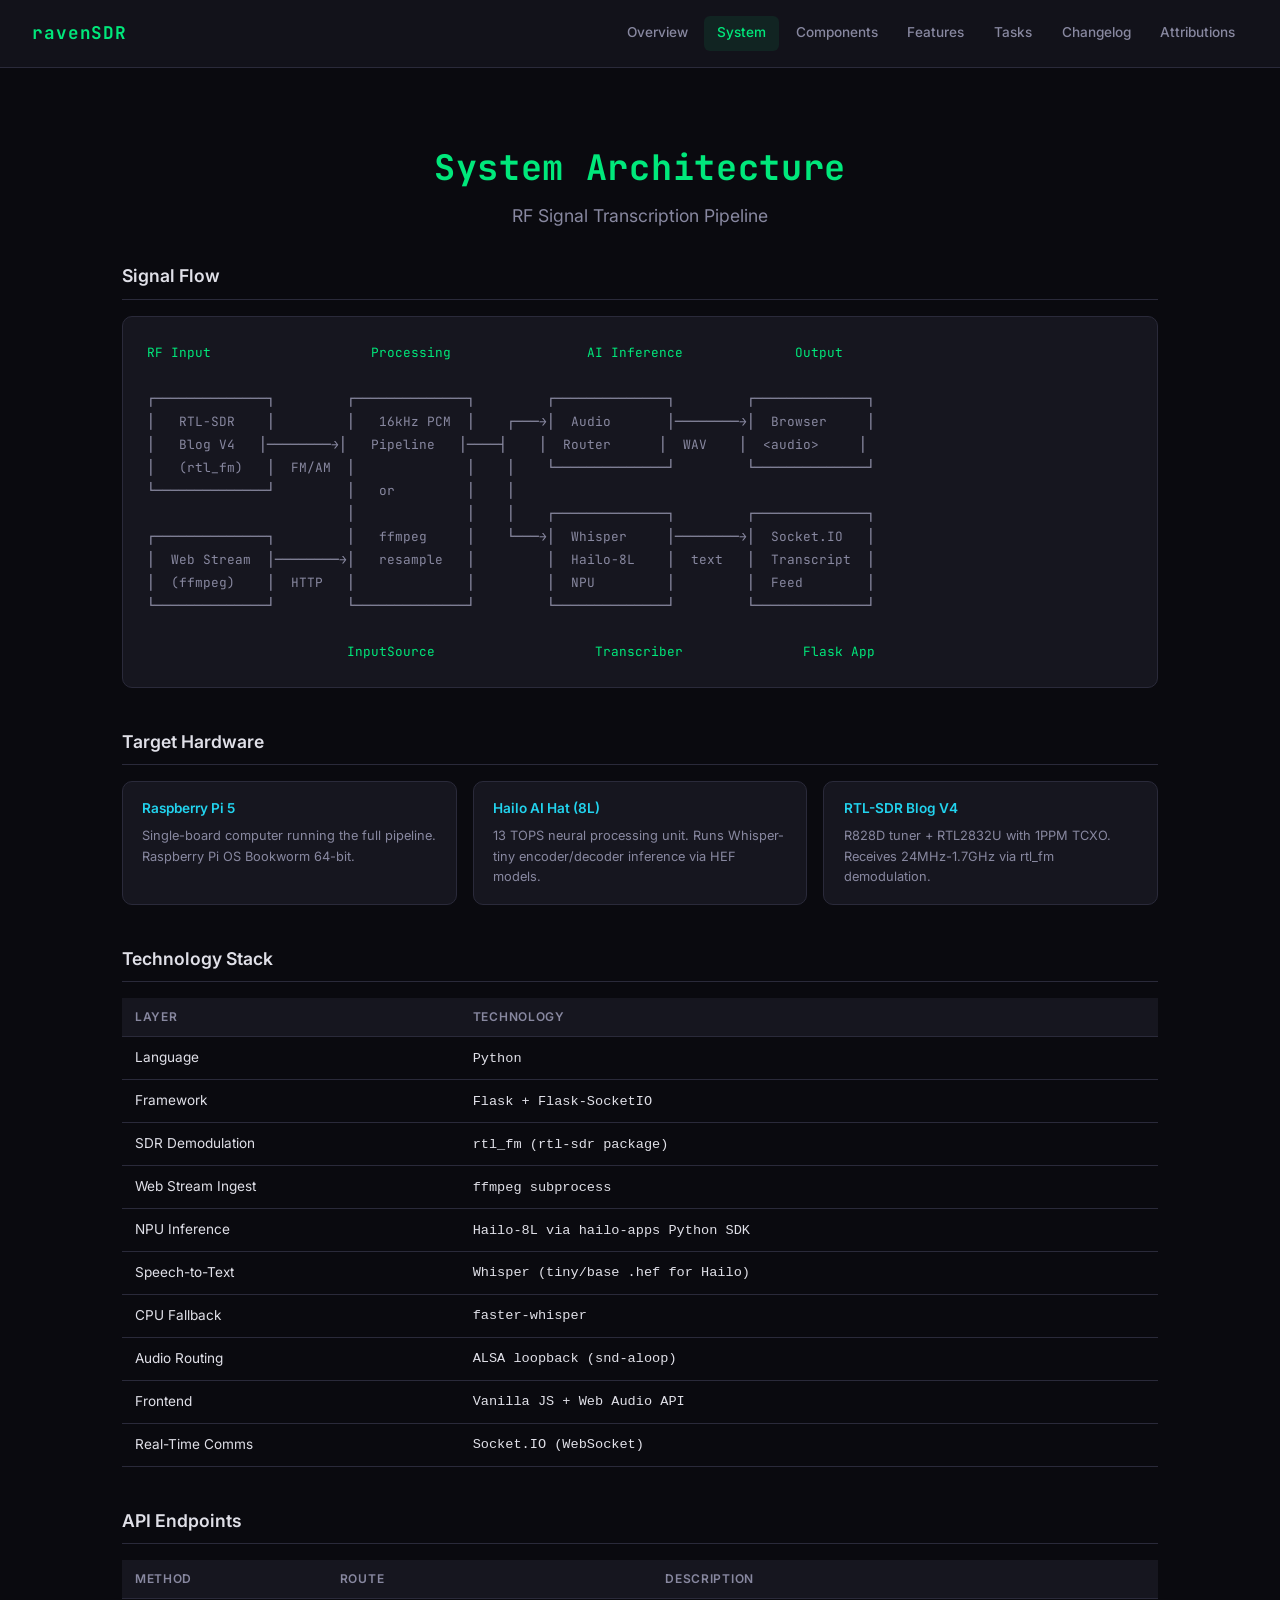
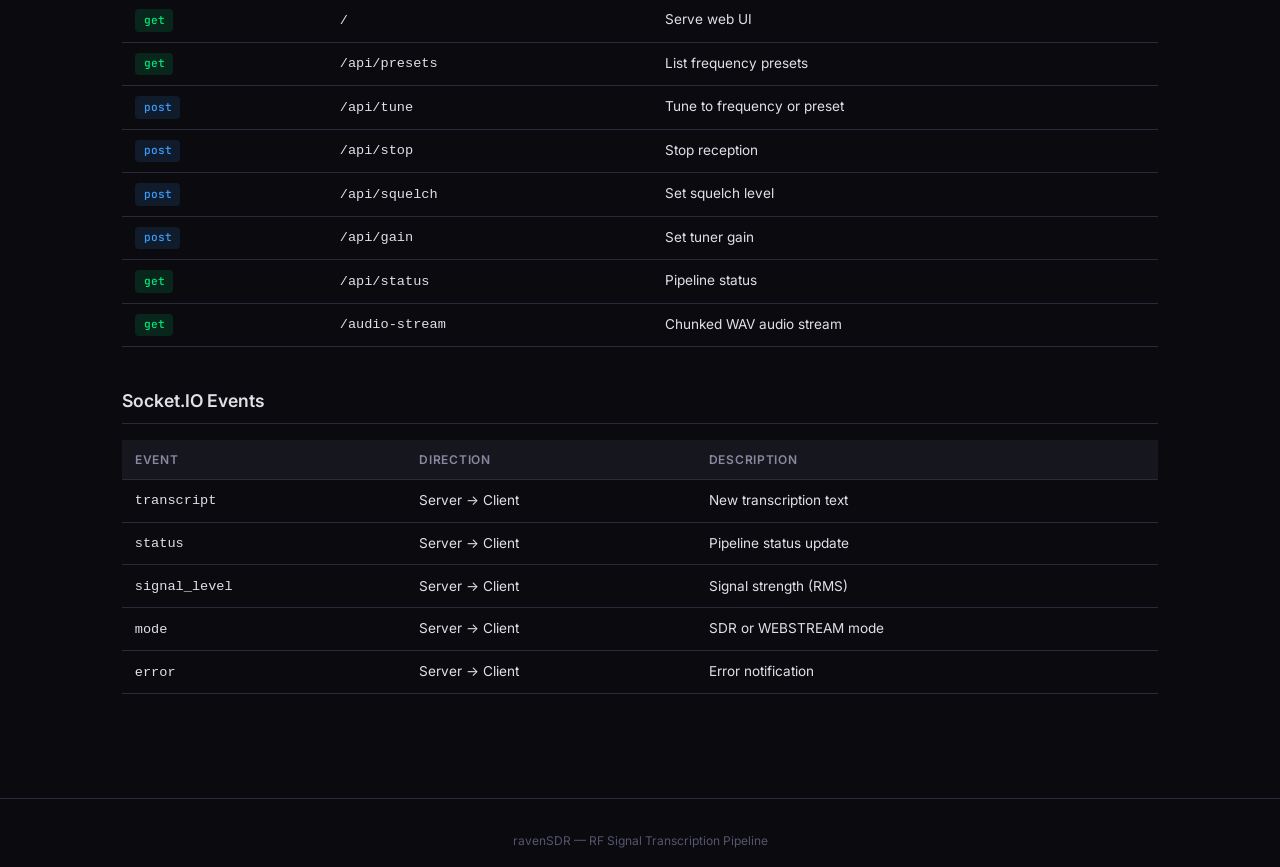
==== dashboard/system.html @ f6df060b "Initial commit: ravenSDR — passive RF intelligence collection node Co-Authored-By: Claude Opus 4.6 <" ====
<!DOCTYPE html>
<html lang="en">
<head>
    <meta charset="UTF-8">
    <meta name="viewport" content="width=device-width, initial-scale=1.0">
    <title>ravenSDR — System Architecture</title>
    <link rel="preconnect" href="https://fonts.googleapis.com">
    <link href="https://fonts.googleapis.com/css2?family=Inter:wght@400;500;600;700&family=JetBrains+Mono:wght@400;500&display=swap" rel="stylesheet">
    <link rel="stylesheet" href="style.css">
</head>
<body>
    <nav class="nav">
        <div class="nav-brand">ravenSDR</div>
        <div class="nav-links">
            <a href="index.html">Overview</a>
            <a href="system.html" class="active">System</a>
            <a href="components.html">Components</a>
            <a href="features.html">Features</a>
            <a href="tasks.html">Tasks</a>
            <a href="changelog.html">Changelog</a>
            <a href="attributions.html">Attributions</a>
        </div>
    </nav>

    <main class="container">
        <header class="hero">
            <h1>System Architecture</h1>
            <p class="hero-sub">RF Signal Transcription Pipeline</p>
        </header>

        <section class="section">
            <h2>Signal Flow</h2>
            <div class="signal-flow"><span class="highlight">RF Input</span>                    <span class="highlight">Processing</span>                 <span class="highlight">AI Inference</span>              <span class="highlight">Output</span>

┌──────────────┐         ┌──────────────┐         ┌──────────────┐         ┌──────────────┐
│   RTL-SDR    │         │   16kHz PCM  │    ┌───→│  Audio       │────────→│  Browser     │
│   Blog V4   │────────→│   Pipeline   │────┤    │  Router      │  WAV    │  &lt;audio&gt;     │
│   (rtl_fm)   │  FM/AM  │              │    │    └──────────────┘         └──────────────┘
└──────────────┘         │   or         │    │
                         │              │    │    ┌──────────────┐         ┌──────────────┐
┌──────────────┐         │   ffmpeg     │    └───→│  Whisper     │────────→│  Socket.IO   │
│  Web Stream  │────────→│   resample   │         │  Hailo-8L    │  text   │  Transcript  │
│  (ffmpeg)    │  HTTP   │              │         │  NPU         │         │  Feed        │
└──────────────┘         └──────────────┘         └──────────────┘         └──────────────┘

                         <span class="highlight">InputSource</span>                    <span class="highlight">Transcriber</span>               <span class="highlight">Flask App</span></div>
        </section>

        <section class="section">
            <h2>Target Hardware</h2>
            <div class="arch-grid">
                <div class="arch-card">
                    <h3>Raspberry Pi 5</h3>
                    <p>Single-board computer running the full pipeline. Raspberry Pi OS Bookworm 64-bit.</p>
                </div>
                <div class="arch-card">
                    <h3>Hailo AI Hat (8L)</h3>
                    <p>13 TOPS neural processing unit. Runs Whisper-tiny encoder/decoder inference via HEF models.</p>
                </div>
                <div class="arch-card">
                    <h3>RTL-SDR Blog V4</h3>
                    <p>R828D tuner + RTL2832U with 1PPM TCXO. Receives 24MHz-1.7GHz via rtl_fm demodulation.</p>
                </div>
            </div>
        </section>

        <section class="section">
            <h2>Technology Stack</h2>
            <div class="table-wrap">
                <table id="stack-table">
                    <thead><tr><th>Layer</th><th>Technology</th></tr></thead>
                    <tbody></tbody>
                </table>
            </div>
        </section>

        <section class="section">
            <h2>API Endpoints</h2>
            <div class="table-wrap">
                <table>
                    <thead><tr><th>Method</th><th>Route</th><th>Description</th></tr></thead>
                    <tbody>
                        <tr><td><span class="badge badge-done">GET</span></td><td><code>/</code></td><td>Serve web UI</td></tr>
                        <tr><td><span class="badge badge-done">GET</span></td><td><code>/api/presets</code></td><td>List frequency presets</td></tr>
                        <tr><td><span class="badge badge-changed">POST</span></td><td><code>/api/tune</code></td><td>Tune to frequency or preset</td></tr>
                        <tr><td><span class="badge badge-changed">POST</span></td><td><code>/api/stop</code></td><td>Stop reception</td></tr>
                        <tr><td><span class="badge badge-changed">POST</span></td><td><code>/api/squelch</code></td><td>Set squelch level</td></tr>
                        <tr><td><span class="badge badge-changed">POST</span></td><td><code>/api/gain</code></td><td>Set tuner gain</td></tr>
                        <tr><td><span class="badge badge-done">GET</span></td><td><code>/api/status</code></td><td>Pipeline status</td></tr>
                        <tr><td><span class="badge badge-done">GET</span></td><td><code>/audio-stream</code></td><td>Chunked WAV audio stream</td></tr>
                    </tbody>
                </table>
            </div>
        </section>

        <section class="section">
            <h2>Socket.IO Events</h2>
            <div class="table-wrap">
                <table>
                    <thead><tr><th>Event</th><th>Direction</th><th>Description</th></tr></thead>
                    <tbody>
                        <tr><td><code>transcript</code></td><td>Server &rarr; Client</td><td>New transcription text</td></tr>
                        <tr><td><code>status</code></td><td>Server &rarr; Client</td><td>Pipeline status update</td></tr>
                        <tr><td><code>signal_level</code></td><td>Server &rarr; Client</td><td>Signal strength (RMS)</td></tr>
                        <tr><td><code>mode</code></td><td>Server &rarr; Client</td><td>SDR or WEBSTREAM mode</td></tr>
                        <tr><td><code>error</code></td><td>Server &rarr; Client</td><td>Error notification</td></tr>
                    </tbody>
                </table>
            </div>
        </section>
    </main>

    <footer class="footer">
        <p>ravenSDR &mdash; RF Signal Transcription Pipeline</p>
    </footer>

    <script>
        async function loadStack() {
            try {
                const sys = await fetch('../.state/system.json').then(r => r.json());
                const tbody = document.querySelector('#stack-table tbody');
                const labels = {
                    language: 'Language',
                    framework: 'Framework',
                    sdrDemodulation: 'SDR Demodulation',
                    webStreamIngest: 'Web Stream Ingest',
                    npuInference: 'NPU Inference',
                    speechToText: 'Speech-to-Text',
                    cpuFallback: 'CPU Fallback',
                    audioRouting: 'Audio Routing',
                    frontend: 'Frontend',
                    realTimeComms: 'Real-Time Comms'
                };
                Object.entries(sys.stack).forEach(([key, val]) => {
                    const tr = document.createElement('tr');
                    tr.innerHTML = `<td>${labels[key] || key}</td><td><code>${val}</code></td>`;
                    tbody.appendChild(tr);
                });
            } catch (e) {
                console.error('Failed to load stack:', e);
            }
        }
        loadStack();
    </script>
</body>
</html>
---- dashboard/style.css ----
/* ravenSDR Dashboard — Shared Styles */

:root {
    --bg-primary: #0a0a0f;
    --bg-secondary: #12121a;
    --bg-card: #16161f;
    --bg-hover: #1c1c28;
    --border: #2a2a3a;
    --text-primary: #e0e0e8;
    --text-secondary: #8888a0;
    --text-muted: #555570;
    --accent-green: #00e87b;
    --accent-blue: #3b9eff;
    --accent-orange: #ff9933;
    --accent-red: #ff4466;
    --accent-purple: #a855f7;
    --accent-cyan: #22d3ee;
    --font-sans: 'Inter', -apple-system, sans-serif;
    --font-mono: 'JetBrains Mono', 'Fira Code', monospace;
}

* { box-sizing: border-box; margin: 0; padding: 0; }

body {
    font-family: var(--font-sans);
    background: var(--bg-primary);
    color: var(--text-primary);
    line-height: 1.6;
    min-height: 100vh;
}

/* Navigation */
.nav {
    display: flex;
    align-items: center;
    justify-content: space-between;
    padding: 1rem 2rem;
    background: var(--bg-secondary);
    border-bottom: 1px solid var(--border);
    position: sticky;
    top: 0;
    z-index: 100;
}

.nav-brand {
    font-family: var(--font-mono);
    font-weight: 700;
    font-size: 1.1rem;
    color: var(--accent-green);
    letter-spacing: 0.05em;
}

.nav-links {
    display: flex;
    gap: 0.25rem;
}

.nav-links a {
    color: var(--text-secondary);
    text-decoration: none;
    padding: 0.4rem 0.8rem;
    border-radius: 6px;
    font-size: 0.85rem;
    font-weight: 500;
    transition: all 0.15s;
}

.nav-links a:hover {
    color: var(--text-primary);
    background: var(--bg-hover);
}

.nav-links a.active {
    color: var(--accent-green);
    background: rgba(0, 232, 123, 0.08);
}

/* Layout */
.container {
    max-width: 1100px;
    margin: 0 auto;
    padding: 2rem;
}

/* Hero */
.hero {
    text-align: center;
    padding: 2.5rem 0 2rem;
}

.hero h1 {
    font-family: var(--font-mono);
    font-size: 2.2rem;
    font-weight: 700;
    color: var(--accent-green);
    letter-spacing: 0.02em;
}

.hero-sub {
    font-size: 1.1rem;
    color: var(--text-secondary);
    margin-top: 0.4rem;
}

.hero-desc {
    font-family: var(--font-mono);
    font-size: 0.85rem;
    color: var(--text-muted);
    margin-top: 0.3rem;
}

/* Stats */
.stats {
    display: grid;
    grid-template-columns: repeat(4, 1fr);
    gap: 1rem;
    margin-bottom: 2.5rem;
}

.stat-card {
    background: var(--bg-card);
    border: 1px solid var(--border);
    border-radius: 10px;
    padding: 1.2rem;
    text-align: center;
}

.stat-value {
    font-family: var(--font-mono);
    font-size: 1.6rem;
    font-weight: 700;
    color: var(--accent-green);
}

.stat-label {
    font-size: 0.75rem;
    color: var(--text-secondary);
    text-transform: uppercase;
    letter-spacing: 0.08em;
    margin-top: 0.3rem;
}

/* Sections */
.section {
    margin-bottom: 2.5rem;
}

.section h2 {
    font-size: 1.1rem;
    font-weight: 600;
    color: var(--text-primary);
    margin-bottom: 1rem;
    padding-bottom: 0.5rem;
    border-bottom: 1px solid var(--border);
}

/* Tables */
.table-wrap {
    overflow-x: auto;
}

table {
    width: 100%;
    border-collapse: collapse;
    font-size: 0.85rem;
}

th {
    text-align: left;
    padding: 0.6rem 0.8rem;
    background: var(--bg-card);
    color: var(--text-secondary);
    font-weight: 600;
    font-size: 0.75rem;
    text-transform: uppercase;
    letter-spacing: 0.06em;
    border-bottom: 1px solid var(--border);
}

td {
    padding: 0.6rem 0.8rem;
    border-bottom: 1px solid var(--border);
    color: var(--text-primary);
}

tr:hover td {
    background: var(--bg-hover);
}

/* Cards */
.card-grid {
    display: grid;
    grid-template-columns: repeat(auto-fill, minmax(320px, 1fr));
    gap: 1rem;
}

.card {
    background: var(--bg-card);
    border: 1px solid var(--border);
    border-radius: 10px;
    padding: 1rem 1.2rem;
    transition: border-color 0.15s;
}

.card:hover {
    border-color: var(--accent-green);
}

.card-header {
    display: flex;
    align-items: center;
    justify-content: space-between;
    margin-bottom: 0.5rem;
}

.card-title {
    font-weight: 600;
    font-size: 0.9rem;
}

.card-desc {
    font-size: 0.8rem;
    color: var(--text-secondary);
    line-height: 1.5;
    margin-bottom: 0.6rem;
}

.card-tech {
    display: flex;
    flex-wrap: wrap;
    gap: 0.3rem;
}

.tech-tag {
    font-family: var(--font-mono);
    font-size: 0.65rem;
    padding: 0.15rem 0.5rem;
    background: rgba(59, 158, 255, 0.1);
    color: var(--accent-blue);
    border-radius: 4px;
}

/* Badges */
.badge {
    display: inline-block;
    font-family: var(--font-mono);
    font-size: 0.7rem;
    font-weight: 500;
    padding: 0.15rem 0.55rem;
    border-radius: 4px;
    text-transform: lowercase;
}

.badge-done {
    background: rgba(0, 232, 123, 0.12);
    color: var(--accent-green);
}

.badge-in-progress, .badge-running {
    background: rgba(59, 158, 255, 0.12);
    color: var(--accent-blue);
}

.badge-planned {
    background: rgba(255, 153, 51, 0.12);
    color: var(--accent-orange);
}

.badge-partial {
    background: rgba(168, 85, 247, 0.12);
    color: var(--accent-purple);
}

.badge-added {
    background: rgba(0, 232, 123, 0.12);
    color: var(--accent-green);
}

.badge-changed {
    background: rgba(59, 158, 255, 0.12);
    color: var(--accent-blue);
}

.badge-fixed {
    background: rgba(255, 153, 51, 0.12);
    color: var(--accent-orange);
}

.badge-removed {
    background: rgba(255, 68, 102, 0.12);
    color: var(--accent-red);
}

/* Changelog */
.changelog-item {
    display: flex;
    align-items: flex-start;
    gap: 0.7rem;
    padding: 0.5rem 0;
    border-bottom: 1px solid var(--border);
    font-size: 0.85rem;
}

.changelog-item:last-child {
    border-bottom: none;
}

/* Filters */
.filters {
    display: flex;
    flex-wrap: wrap;
    gap: 0.4rem;
    margin-bottom: 1.2rem;
}

.filter-btn {
    font-family: var(--font-sans);
    font-size: 0.75rem;
    font-weight: 500;
    padding: 0.35rem 0.75rem;
    border-radius: 6px;
    border: 1px solid var(--border);
    background: var(--bg-card);
    color: var(--text-secondary);
    cursor: pointer;
    transition: all 0.15s;
}

.filter-btn:hover {
    border-color: var(--accent-green);
    color: var(--text-primary);
}

.filter-btn.active {
    background: rgba(0, 232, 123, 0.1);
    border-color: var(--accent-green);
    color: var(--accent-green);
}

/* Footer */
.footer {
    text-align: center;
    padding: 2rem;
    color: var(--text-muted);
    font-size: 0.75rem;
    border-top: 1px solid var(--border);
    margin-top: 2rem;
}

/* Signal Flow Diagram */
.signal-flow {
    background: var(--bg-card);
    border: 1px solid var(--border);
    border-radius: 10px;
    padding: 1.5rem;
    font-family: var(--font-mono);
    font-size: 0.8rem;
    line-height: 1.8;
    overflow-x: auto;
    white-space: pre;
    color: var(--text-secondary);
    margin-bottom: 1.5rem;
}

.signal-flow .highlight {
    color: var(--accent-green);
}

/* Architecture info */
.arch-grid {
    display: grid;
    grid-template-columns: repeat(auto-fill, minmax(280px, 1fr));
    gap: 1rem;
}

.arch-card {
    background: var(--bg-card);
    border: 1px solid var(--border);
    border-radius: 10px;
    padding: 1rem 1.2rem;
}

.arch-card h3 {
    font-size: 0.85rem;
    font-weight: 600;
    color: var(--accent-cyan);
    margin-bottom: 0.4rem;
}

.arch-card p {
    font-size: 0.8rem;
    color: var(--text-secondary);
}

/* Responsive */
@media (max-width: 768px) {
    .nav {
        flex-direction: column;
        gap: 0.8rem;
    }
    .nav-links {
        flex-wrap: wrap;
        justify-content: center;
    }
    .stats {
        grid-template-columns: repeat(2, 1fr);
    }
    .card-grid {
        grid-template-columns: 1fr;
    }
    .container {
        padding: 1rem;
    }
}
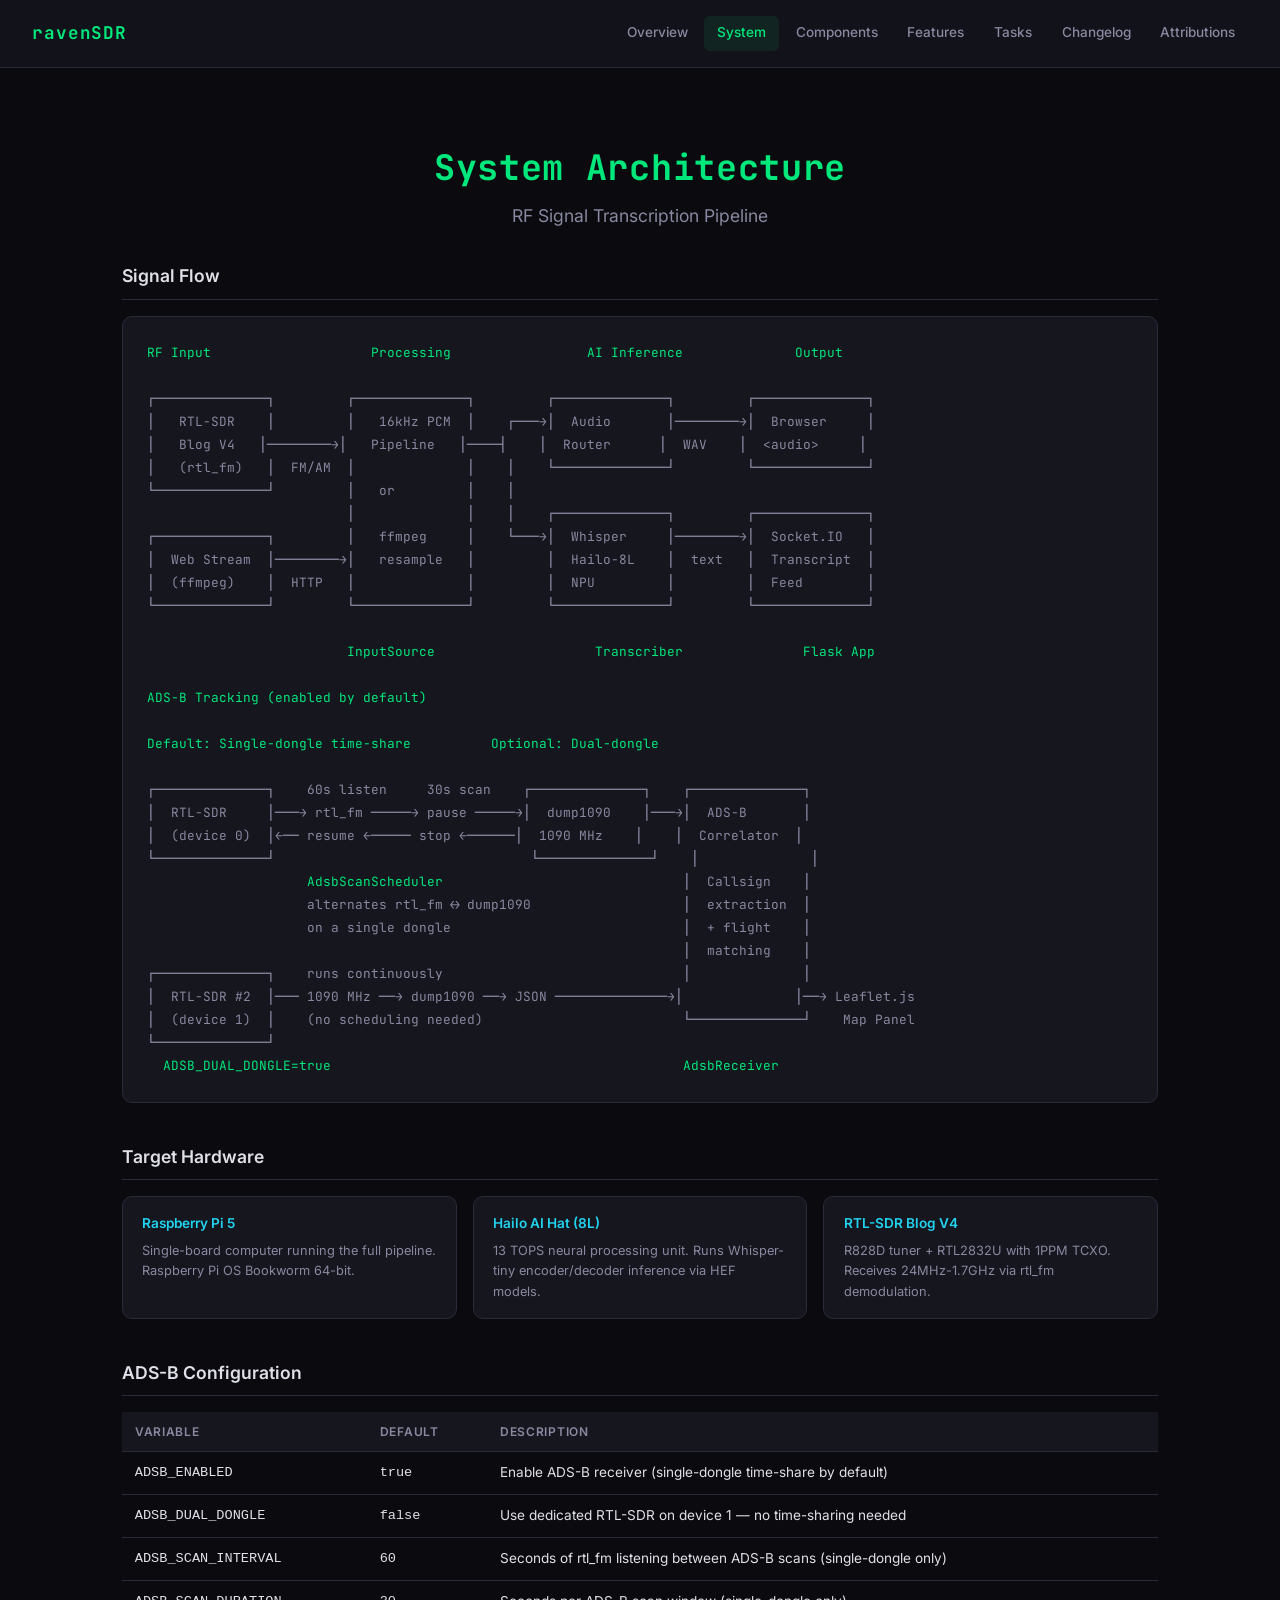
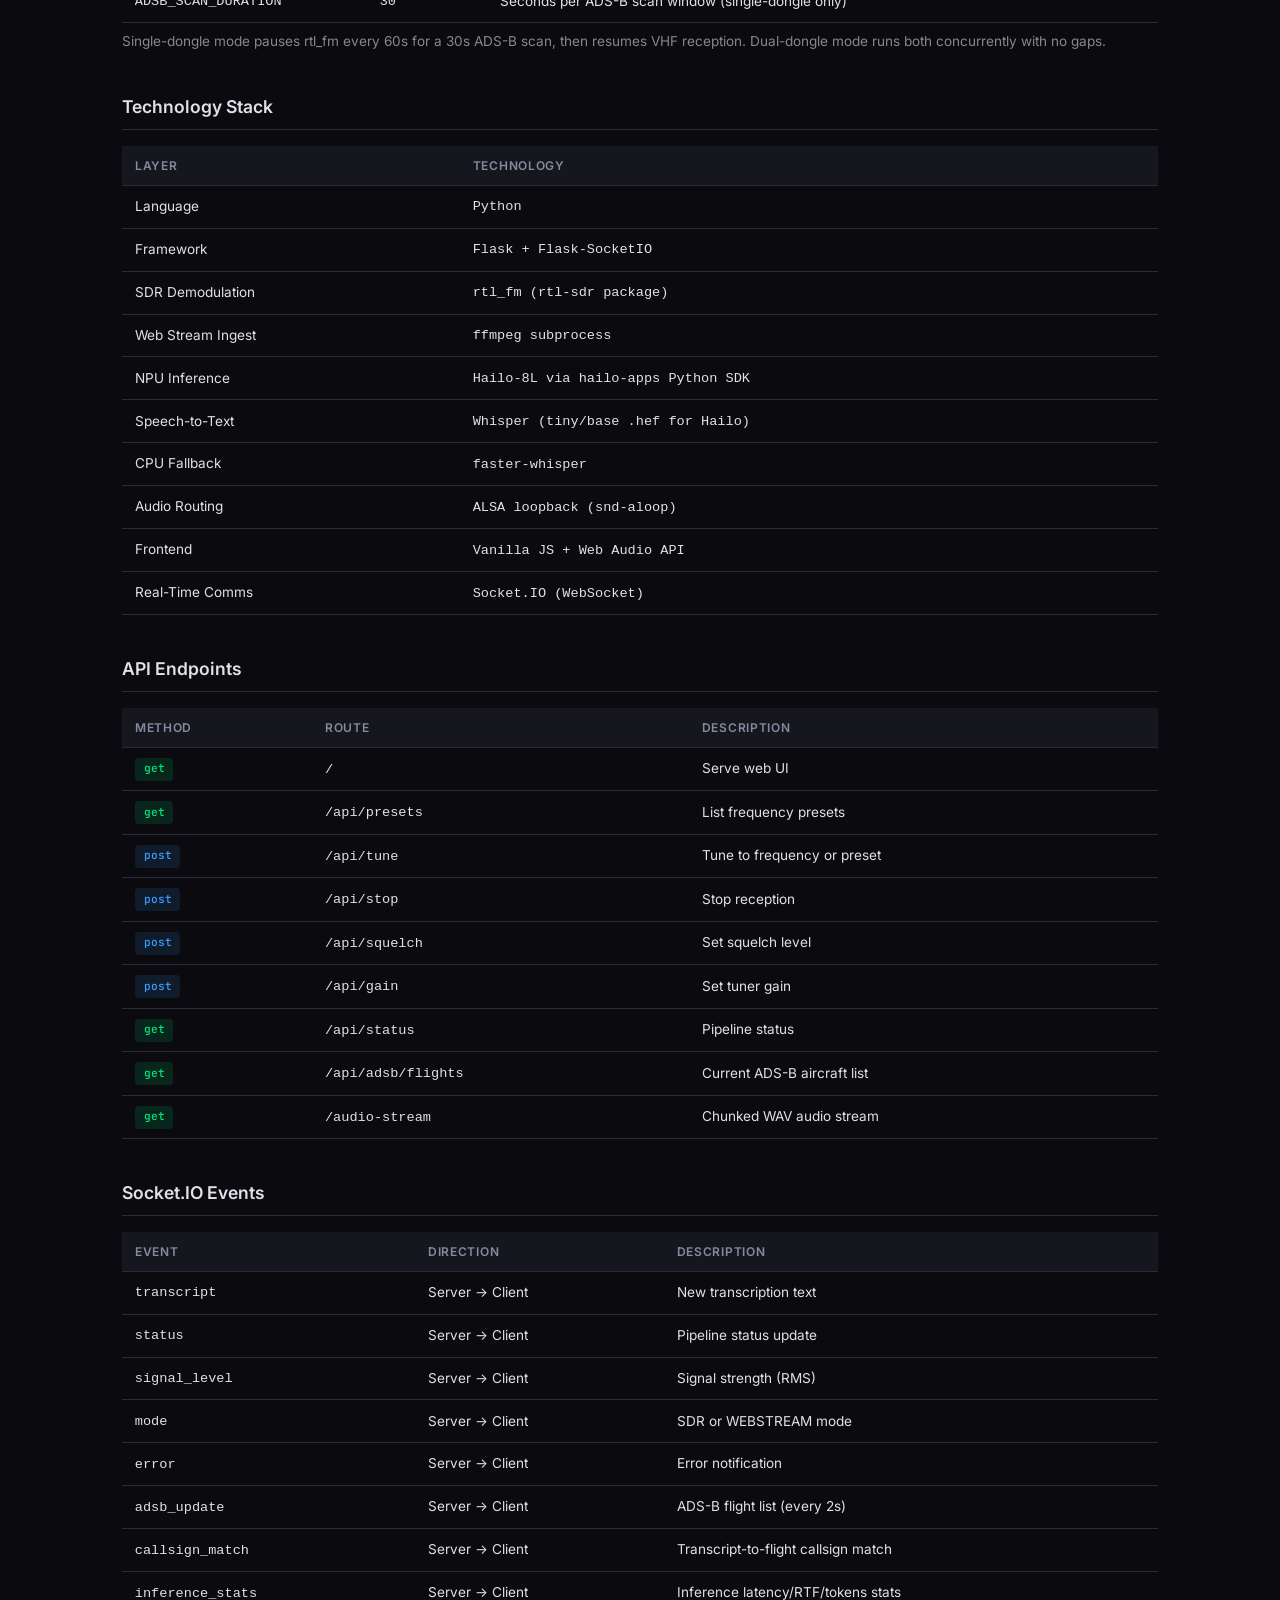
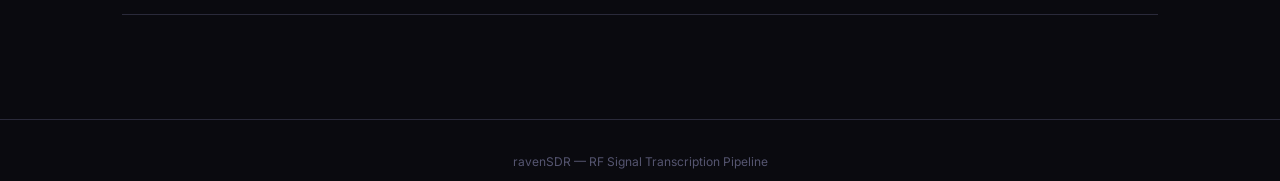
==== commit 9c524ed9: "Add ADS-B time-sharing diagram and config table to system dashboard Shows single-dongle scan schedul" ====
--- a/dashboard/system.html
+++ b/dashboard/system.html
@@ -43,7 +43,25 @@
 │  (ffmpeg)    │  HTTP   │              │         │  NPU         │         │  Feed        │
 └──────────────┘         └──────────────┘         └──────────────┘         └──────────────┘
 
-                         <span class="highlight">InputSource</span>                    <span class="highlight">Transcriber</span>               <span class="highlight">Flask App</span></div>
+                         <span class="highlight">InputSource</span>                    <span class="highlight">Transcriber</span>               <span class="highlight">Flask App</span>
+
+<span class="highlight">ADS-B Tracking (enabled by default)</span>
+
+<span class="highlight">Default: Single-dongle time-share</span>          <span class="highlight">Optional: Dual-dongle</span>
+
+┌──────────────┐    60s listen     30s scan    ┌──────────────┐    ┌──────────────┐
+│  RTL-SDR     │───→ rtl_fm ─────→ pause ─────→│  dump1090    │───→│  ADS-B       │
+│  (device 0)  │←── resume ←───── stop ←──────│  1090 MHz    │    │  Correlator  │
+└──────────────┘                                └──────────────┘    │              │
+                    <span class="highlight">AdsbScanScheduler</span>                              │  Callsign    │
+                    alternates rtl_fm ↔ dump1090                   │  extraction  │
+                    on a single dongle                             │  + flight    │
+                                                                   │  matching    │
+┌──────────────┐    runs continuously                              │              │
+│  RTL-SDR #2  │─── 1090 MHz ──→ dump1090 ──→ JSON ──────────────→│              │──→ Leaflet.js
+│  (device 1)  │    (no scheduling needed)                         └──────────────┘    Map Panel
+└──────────────┘
+  <span class="highlight">ADSB_DUAL_DONGLE=true</span>                                            <span class="highlight">AdsbReceiver</span></div>
         </section>
 
         <section class="section">
@@ -62,6 +80,25 @@
                     <p>R828D tuner + RTL2832U with 1PPM TCXO. Receives 24MHz-1.7GHz via rtl_fm demodulation.</p>
                 </div>
             </div>
+        </section>
+
+        <section class="section">
+            <h2>ADS-B Configuration</h2>
+            <div class="table-wrap">
+                <table>
+                    <thead><tr><th>Variable</th><th>Default</th><th>Description</th></tr></thead>
+                    <tbody>
+                        <tr><td><code>ADSB_ENABLED</code></td><td><code>true</code></td><td>Enable ADS-B receiver (single-dongle time-share by default)</td></tr>
+                        <tr><td><code>ADSB_DUAL_DONGLE</code></td><td><code>false</code></td><td>Use dedicated RTL-SDR on device 1 — no time-sharing needed</td></tr>
+                        <tr><td><code>ADSB_SCAN_INTERVAL</code></td><td><code>60</code></td><td>Seconds of rtl_fm listening between ADS-B scans (single-dongle only)</td></tr>
+                        <tr><td><code>ADSB_SCAN_DURATION</code></td><td><code>30</code></td><td>Seconds per ADS-B scan window (single-dongle only)</td></tr>
+                    </tbody>
+                </table>
+            </div>
+            <p style="margin-top: 0.5rem; color: #888; font-size: 0.85rem;">
+                Single-dongle mode pauses rtl_fm every 60s for a 30s ADS-B scan, then resumes VHF reception.
+                Dual-dongle mode runs both concurrently with no gaps.
+            </p>
         </section>
 
         <section class="section">
@@ -87,6 +124,7 @@
                         <tr><td><span class="badge badge-changed">POST</span></td><td><code>/api/squelch</code></td><td>Set squelch level</td></tr>
                         <tr><td><span class="badge badge-changed">POST</span></td><td><code>/api/gain</code></td><td>Set tuner gain</td></tr>
                         <tr><td><span class="badge badge-done">GET</span></td><td><code>/api/status</code></td><td>Pipeline status</td></tr>
+                        <tr><td><span class="badge badge-done">GET</span></td><td><code>/api/adsb/flights</code></td><td>Current ADS-B aircraft list</td></tr>
                         <tr><td><span class="badge badge-done">GET</span></td><td><code>/audio-stream</code></td><td>Chunked WAV audio stream</td></tr>
                     </tbody>
                 </table>
@@ -104,6 +142,9 @@
                         <tr><td><code>signal_level</code></td><td>Server &rarr; Client</td><td>Signal strength (RMS)</td></tr>
                         <tr><td><code>mode</code></td><td>Server &rarr; Client</td><td>SDR or WEBSTREAM mode</td></tr>
                         <tr><td><code>error</code></td><td>Server &rarr; Client</td><td>Error notification</td></tr>
+                        <tr><td><code>adsb_update</code></td><td>Server &rarr; Client</td><td>ADS-B flight list (every 2s)</td></tr>
+                        <tr><td><code>callsign_match</code></td><td>Server &rarr; Client</td><td>Transcript-to-flight callsign match</td></tr>
+                        <tr><td><code>inference_stats</code></td><td>Server &rarr; Client</td><td>Inference latency/RTF/tokens stats</td></tr>
                     </tbody>
                 </table>
             </div>
@@ -129,7 +170,9 @@
                     cpuFallback: 'CPU Fallback',
                     audioRouting: 'Audio Routing',
                     frontend: 'Frontend',
-                    realTimeComms: 'Real-Time Comms'
+                    realTimeComms: 'Real-Time Comms',
+                    adsbDecoder: 'ADS-B Decoder',
+                    mapping: 'Mapping'
                 };
                 Object.entries(sys.stack).forEach(([key, val]) => {
                     const tr = document.createElement('tr');
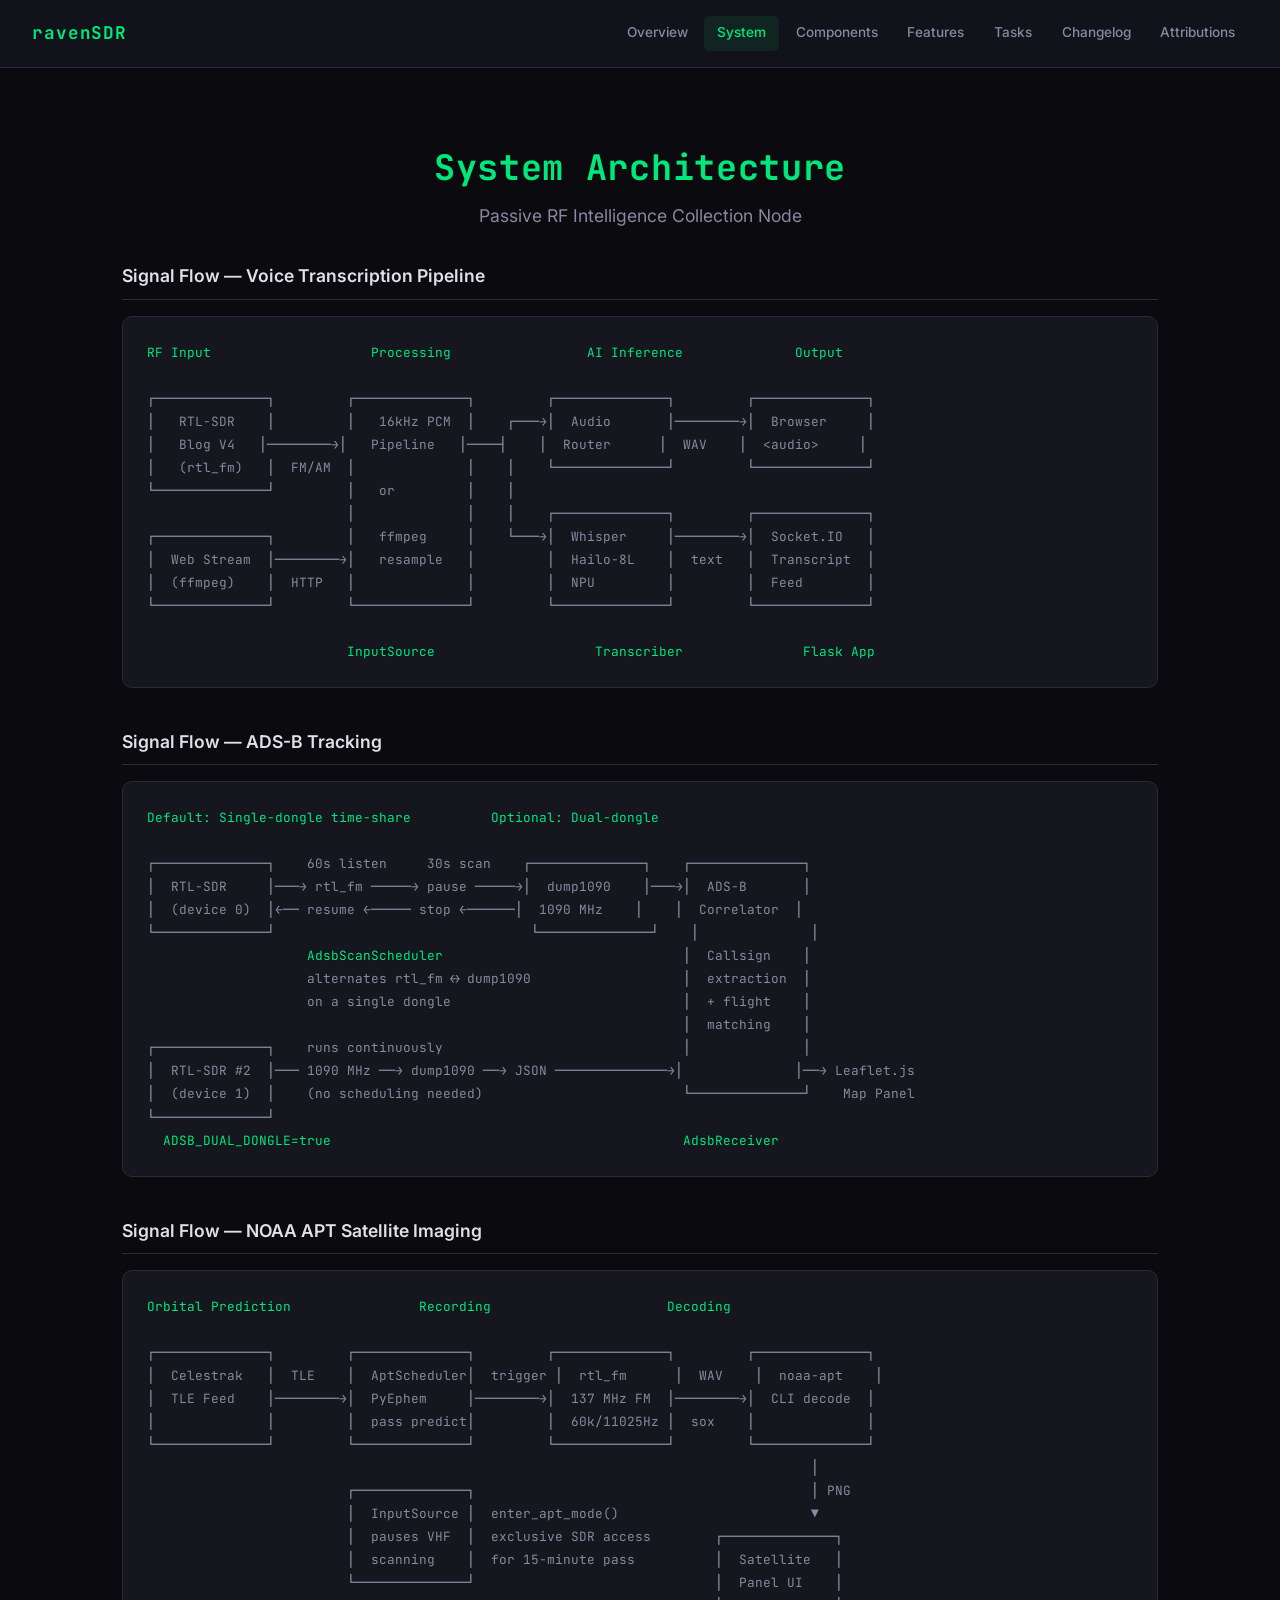
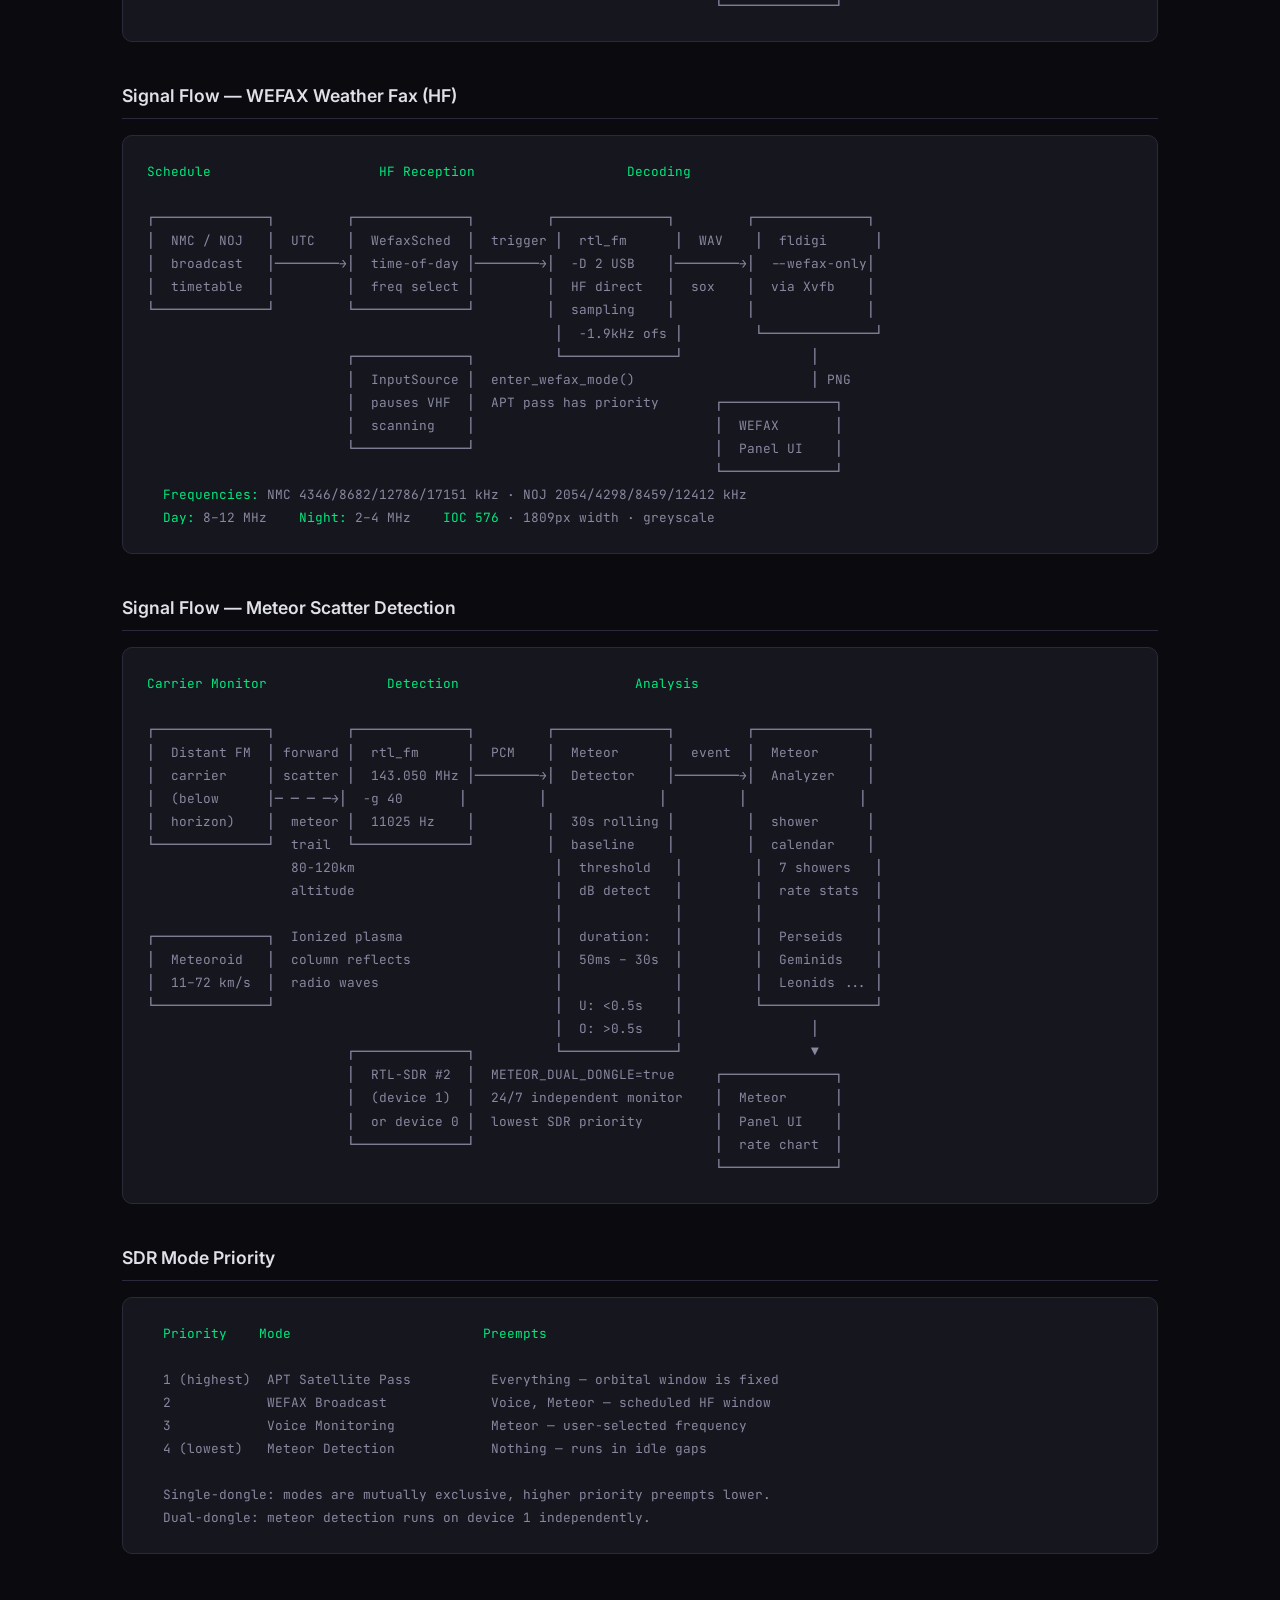
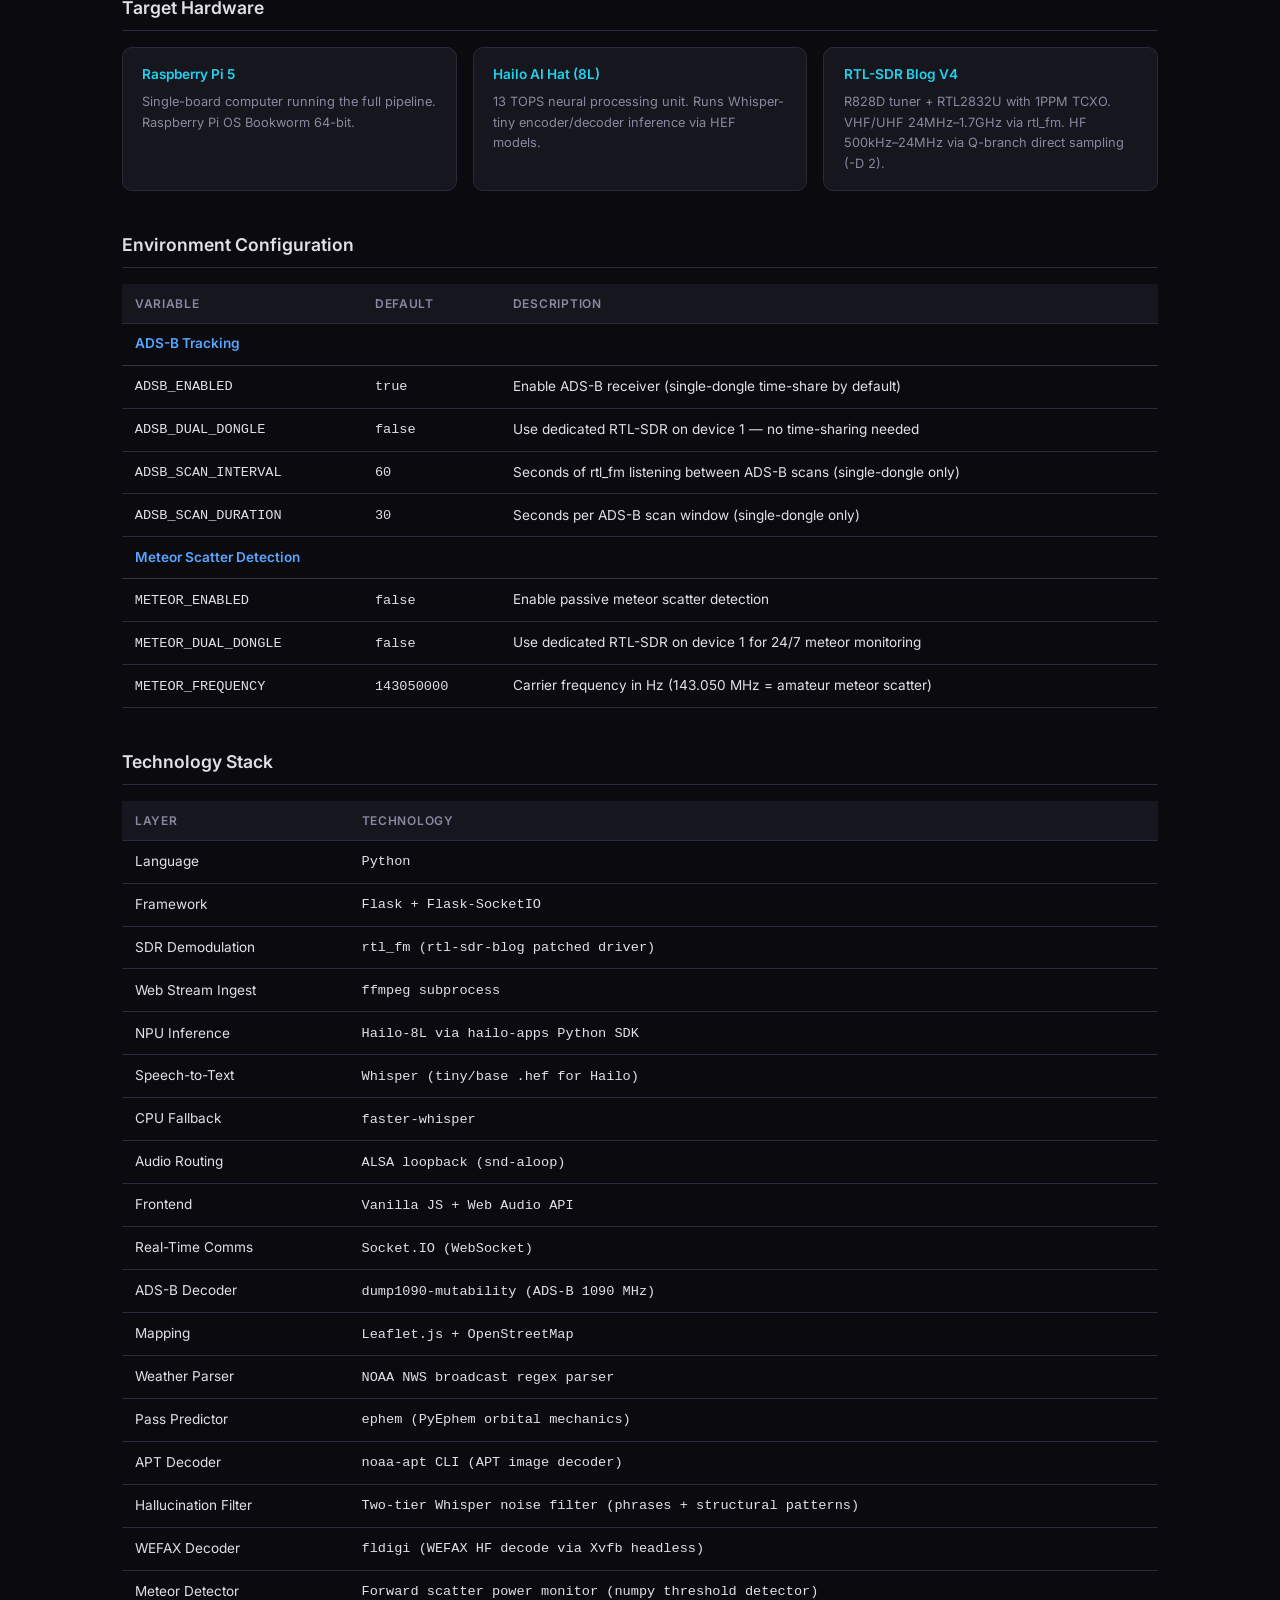
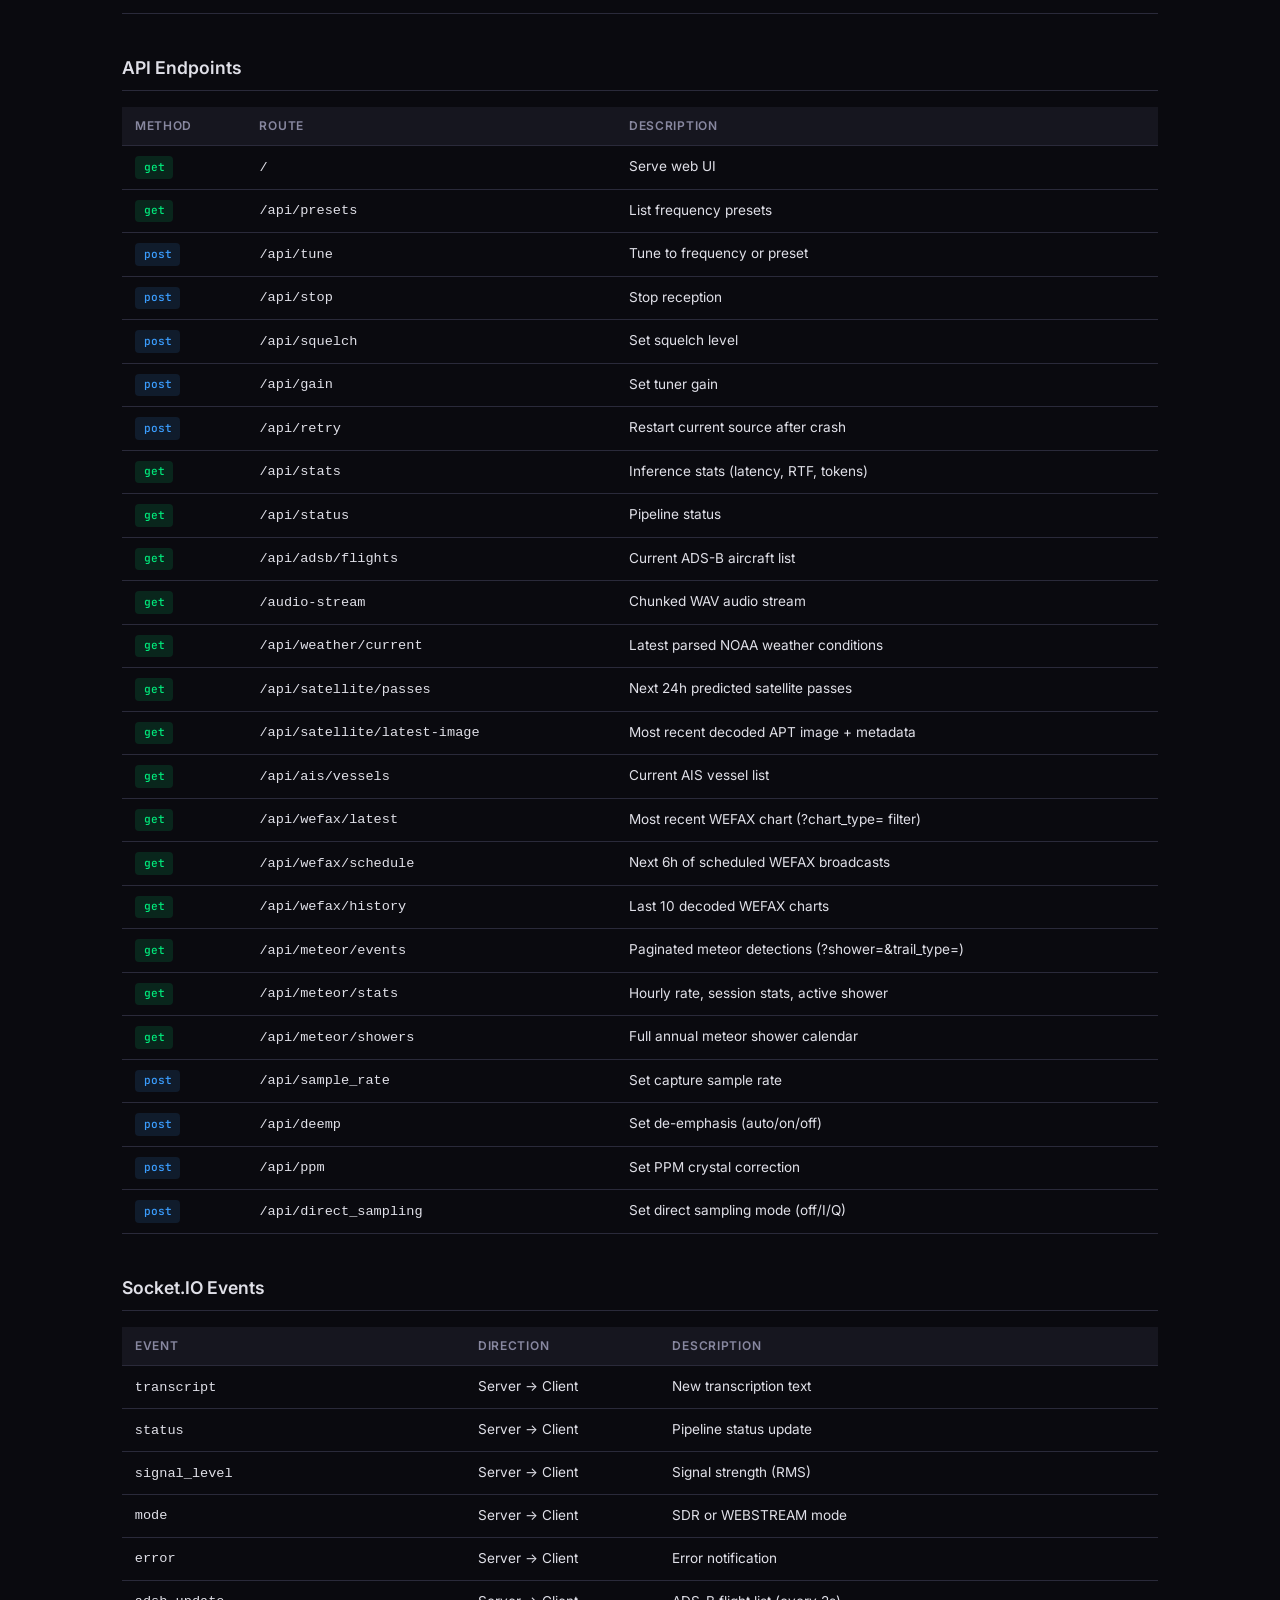
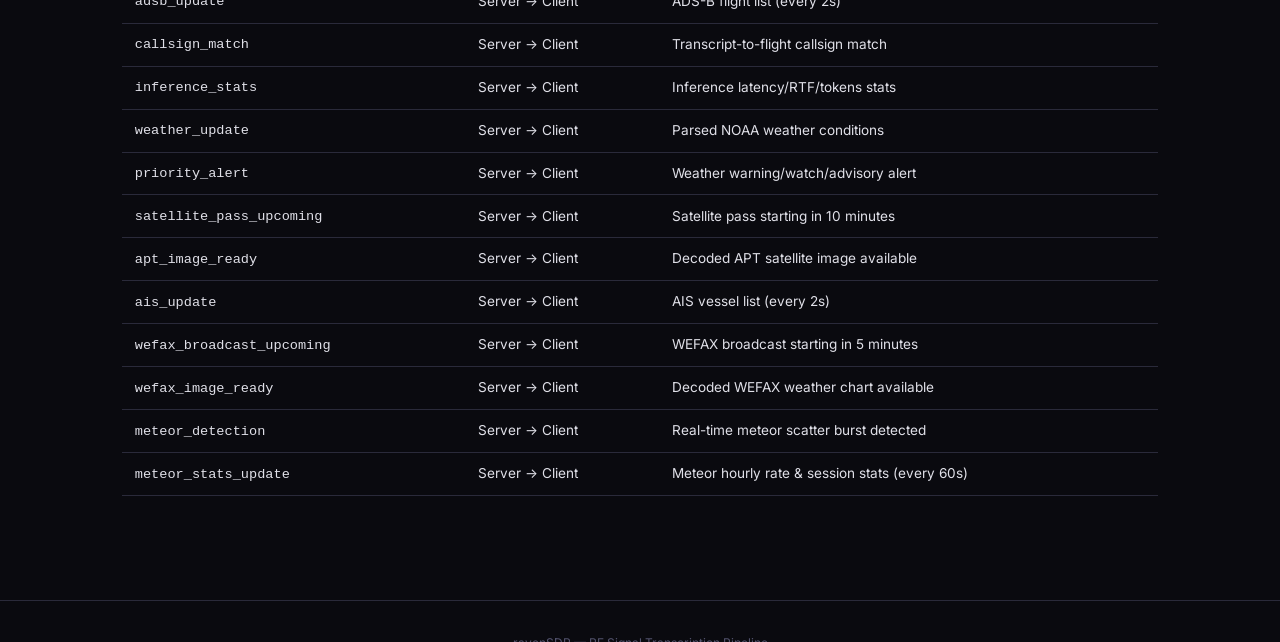
==== commit 08f2bed7: "v0.7.0: WEFAX weather fax (Phase 14) + meteor scatter detection (Phase 15) Phase 14 — WEFAX HF Weath" ====
--- a/dashboard/system.html
+++ b/dashboard/system.html
@@ -25,11 +25,11 @@
     <main class="container">
         <header class="hero">
             <h1>System Architecture</h1>
-            <p class="hero-sub">RF Signal Transcription Pipeline</p>
+            <p class="hero-sub">Passive RF Intelligence Collection Node</p>
         </header>
 
         <section class="section">
-            <h2>Signal Flow</h2>
+            <h2>Signal Flow — Voice Transcription Pipeline</h2>
             <div class="signal-flow"><span class="highlight">RF Input</span>                    <span class="highlight">Processing</span>                 <span class="highlight">AI Inference</span>              <span class="highlight">Output</span>
 
 ┌──────────────┐         ┌──────────────┐         ┌──────────────┐         ┌──────────────┐
@@ -43,11 +43,12 @@
 │  (ffmpeg)    │  HTTP   │              │         │  NPU         │         │  Feed        │
 └──────────────┘         └──────────────┘         └──────────────┘         └──────────────┘
 
-                         <span class="highlight">InputSource</span>                    <span class="highlight">Transcriber</span>               <span class="highlight">Flask App</span>
-
-<span class="highlight">ADS-B Tracking (enabled by default)</span>
-
-<span class="highlight">Default: Single-dongle time-share</span>          <span class="highlight">Optional: Dual-dongle</span>
+                         <span class="highlight">InputSource</span>                    <span class="highlight">Transcriber</span>               <span class="highlight">Flask App</span></div>
+        </section>
+
+        <section class="section">
+            <h2>Signal Flow — ADS-B Tracking</h2>
+            <div class="signal-flow"><span class="highlight">Default: Single-dongle time-share</span>          <span class="highlight">Optional: Dual-dongle</span>
 
 ┌──────────────┐    60s listen     30s scan    ┌──────────────┐    ┌──────────────┐
 │  RTL-SDR     │───→ rtl_fm ─────→ pause ─────→│  dump1090    │───→│  ADS-B       │
@@ -65,6 +66,83 @@
         </section>
 
         <section class="section">
+            <h2>Signal Flow — NOAA APT Satellite Imaging</h2>
+            <div class="signal-flow"><span class="highlight">Orbital Prediction</span>                <span class="highlight">Recording</span>                      <span class="highlight">Decoding</span>
+
+┌──────────────┐         ┌──────────────┐         ┌──────────────┐         ┌──────────────┐
+│  Celestrak   │  TLE    │  AptScheduler│  trigger │  rtl_fm      │  WAV    │  noaa-apt    │
+│  TLE Feed    │────────→│  PyEphem     │────────→│  137 MHz FM  │────────→│  CLI decode  │
+│              │         │  pass predict│         │  60k/11025Hz │  sox    │              │
+└──────────────┘         └──────────────┘         └──────────────┘         └──────────────┘
+                                                                                   │
+                         ┌──────────────┐                                          │ PNG
+                         │  InputSource │  enter_apt_mode()                        ▼
+                         │  pauses VHF  │  exclusive SDR access        ┌──────────────┐
+                         │  scanning    │  for 15-minute pass          │  Satellite   │
+                         └──────────────┘                              │  Panel UI    │
+                                                                       └──────────────┘</div>
+        </section>
+
+        <section class="section">
+            <h2>Signal Flow — WEFAX Weather Fax (HF)</h2>
+            <div class="signal-flow"><span class="highlight">Schedule</span>                     <span class="highlight">HF Reception</span>                   <span class="highlight">Decoding</span>
+
+┌──────────────┐         ┌──────────────┐         ┌──────────────┐         ┌──────────────┐
+│  NMC / NOJ   │  UTC    │  WefaxSched  │  trigger │  rtl_fm      │  WAV    │  fldigi      │
+│  broadcast   │────────→│  time-of-day │────────→│  -D 2 USB    │────────→│  --wefax-only│
+│  timetable   │         │  freq select │         │  HF direct   │  sox    │  via Xvfb    │
+└──────────────┘         └──────────────┘         │  sampling    │         │              │
+                                                   │  -1.9kHz ofs │         └──────────────┘
+                         ┌──────────────┐          └──────────────┘                │
+                         │  InputSource │  enter_wefax_mode()                      │ PNG
+                         │  pauses VHF  │  APT pass has priority       ┌──────────────┐
+                         │  scanning    │                              │  WEFAX       │
+                         └──────────────┘                              │  Panel UI    │
+                                                                       └──────────────┘
+  <span class="highlight">Frequencies:</span> NMC 4346/8682/12786/17151 kHz · NOJ 2054/4298/8459/12412 kHz
+  <span class="highlight">Day:</span> 8–12 MHz    <span class="highlight">Night:</span> 2–4 MHz    <span class="highlight">IOC 576</span> · 1809px width · greyscale</div>
+        </section>
+
+        <section class="section">
+            <h2>Signal Flow — Meteor Scatter Detection</h2>
+            <div class="signal-flow"><span class="highlight">Carrier Monitor</span>               <span class="highlight">Detection</span>                      <span class="highlight">Analysis</span>
+
+┌──────────────┐         ┌──────────────┐         ┌──────────────┐         ┌──────────────┐
+│  Distant FM  │ forward │  rtl_fm      │  PCM    │  Meteor      │  event  │  Meteor      │
+│  carrier     │ scatter │  143.050 MHz │────────→│  Detector    │────────→│  Analyzer    │
+│  (below      │─ ─ ─ ─→│  -g 40       │         │              │         │              │
+│  horizon)    │  meteor │  11025 Hz    │         │  30s rolling │         │  shower      │
+└──────────────┘  trail  └──────────────┘         │  baseline    │         │  calendar    │
+                  80-120km                         │  threshold   │         │  7 showers   │
+                  altitude                         │  dB detect   │         │  rate stats  │
+                                                   │              │         │              │
+┌──────────────┐  Ionized plasma                   │  duration:   │         │  Perseids    │
+│  Meteoroid   │  column reflects                  │  50ms – 30s  │         │  Geminids    │
+│  11–72 km/s  │  radio waves                      │              │         │  Leonids ... │
+└──────────────┘                                   │  U: &lt;0.5s    │         └──────────────┘
+                                                   │  O: &gt;0.5s    │                │
+                         ┌──────────────┐          └──────────────┘                ▼
+                         │  RTL-SDR #2  │  METEOR_DUAL_DONGLE=true     ┌──────────────┐
+                         │  (device 1)  │  24/7 independent monitor    │  Meteor      │
+                         │  or device 0 │  lowest SDR priority         │  Panel UI    │
+                         └──────────────┘                              │  rate chart  │
+                                                                       └──────────────┘</div>
+        </section>
+
+        <section class="section">
+            <h2>SDR Mode Priority</h2>
+            <div class="signal-flow">  <span class="highlight">Priority</span>    <span class="highlight">Mode</span>                        <span class="highlight">Preempts</span>
+
+  1 (highest)  APT Satellite Pass          Everything — orbital window is fixed
+  2            WEFAX Broadcast             Voice, Meteor — scheduled HF window
+  3            Voice Monitoring            Meteor — user-selected frequency
+  4 (lowest)   Meteor Detection            Nothing — runs in idle gaps
+
+  Single-dongle: modes are mutually exclusive, higher priority preempts lower.
+  Dual-dongle: meteor detection runs on device 1 independently.</div>
+        </section>
+
+        <section class="section">
             <h2>Target Hardware</h2>
             <div class="arch-grid">
                 <div class="arch-card">
@@ -77,28 +155,29 @@
                 </div>
                 <div class="arch-card">
                     <h3>RTL-SDR Blog V4</h3>
-                    <p>R828D tuner + RTL2832U with 1PPM TCXO. Receives 24MHz-1.7GHz via rtl_fm demodulation.</p>
+                    <p>R828D tuner + RTL2832U with 1PPM TCXO. VHF/UHF 24MHz–1.7GHz via rtl_fm. HF 500kHz–24MHz via Q-branch direct sampling (-D 2).</p>
                 </div>
             </div>
         </section>
 
         <section class="section">
-            <h2>ADS-B Configuration</h2>
+            <h2>Environment Configuration</h2>
             <div class="table-wrap">
                 <table>
                     <thead><tr><th>Variable</th><th>Default</th><th>Description</th></tr></thead>
                     <tbody>
+                        <tr><td colspan="3" style="font-weight:600;color:#58a6ff;border-bottom:1px solid #30363d;">ADS-B Tracking</td></tr>
                         <tr><td><code>ADSB_ENABLED</code></td><td><code>true</code></td><td>Enable ADS-B receiver (single-dongle time-share by default)</td></tr>
                         <tr><td><code>ADSB_DUAL_DONGLE</code></td><td><code>false</code></td><td>Use dedicated RTL-SDR on device 1 — no time-sharing needed</td></tr>
                         <tr><td><code>ADSB_SCAN_INTERVAL</code></td><td><code>60</code></td><td>Seconds of rtl_fm listening between ADS-B scans (single-dongle only)</td></tr>
                         <tr><td><code>ADSB_SCAN_DURATION</code></td><td><code>30</code></td><td>Seconds per ADS-B scan window (single-dongle only)</td></tr>
+                        <tr><td colspan="3" style="font-weight:600;color:#58a6ff;border-bottom:1px solid #30363d;">Meteor Scatter Detection</td></tr>
+                        <tr><td><code>METEOR_ENABLED</code></td><td><code>false</code></td><td>Enable passive meteor scatter detection</td></tr>
+                        <tr><td><code>METEOR_DUAL_DONGLE</code></td><td><code>false</code></td><td>Use dedicated RTL-SDR on device 1 for 24/7 meteor monitoring</td></tr>
+                        <tr><td><code>METEOR_FREQUENCY</code></td><td><code>143050000</code></td><td>Carrier frequency in Hz (143.050 MHz = amateur meteor scatter)</td></tr>
                     </tbody>
                 </table>
             </div>
-            <p style="margin-top: 0.5rem; color: #888; font-size: 0.85rem;">
-                Single-dongle mode pauses rtl_fm every 60s for a 30s ADS-B scan, then resumes VHF reception.
-                Dual-dongle mode runs both concurrently with no gaps.
-            </p>
         </section>
 
         <section class="section">
@@ -123,9 +202,25 @@
                         <tr><td><span class="badge badge-changed">POST</span></td><td><code>/api/stop</code></td><td>Stop reception</td></tr>
                         <tr><td><span class="badge badge-changed">POST</span></td><td><code>/api/squelch</code></td><td>Set squelch level</td></tr>
                         <tr><td><span class="badge badge-changed">POST</span></td><td><code>/api/gain</code></td><td>Set tuner gain</td></tr>
+                        <tr><td><span class="badge badge-changed">POST</span></td><td><code>/api/retry</code></td><td>Restart current source after crash</td></tr>
+                        <tr><td><span class="badge badge-done">GET</span></td><td><code>/api/stats</code></td><td>Inference stats (latency, RTF, tokens)</td></tr>
                         <tr><td><span class="badge badge-done">GET</span></td><td><code>/api/status</code></td><td>Pipeline status</td></tr>
                         <tr><td><span class="badge badge-done">GET</span></td><td><code>/api/adsb/flights</code></td><td>Current ADS-B aircraft list</td></tr>
                         <tr><td><span class="badge badge-done">GET</span></td><td><code>/audio-stream</code></td><td>Chunked WAV audio stream</td></tr>
+                        <tr><td><span class="badge badge-done">GET</span></td><td><code>/api/weather/current</code></td><td>Latest parsed NOAA weather conditions</td></tr>
+                        <tr><td><span class="badge badge-done">GET</span></td><td><code>/api/satellite/passes</code></td><td>Next 24h predicted satellite passes</td></tr>
+                        <tr><td><span class="badge badge-done">GET</span></td><td><code>/api/satellite/latest-image</code></td><td>Most recent decoded APT image + metadata</td></tr>
+                        <tr><td><span class="badge badge-done">GET</span></td><td><code>/api/ais/vessels</code></td><td>Current AIS vessel list</td></tr>
+                        <tr><td><span class="badge badge-done">GET</span></td><td><code>/api/wefax/latest</code></td><td>Most recent WEFAX chart (?chart_type= filter)</td></tr>
+                        <tr><td><span class="badge badge-done">GET</span></td><td><code>/api/wefax/schedule</code></td><td>Next 6h of scheduled WEFAX broadcasts</td></tr>
+                        <tr><td><span class="badge badge-done">GET</span></td><td><code>/api/wefax/history</code></td><td>Last 10 decoded WEFAX charts</td></tr>
+                        <tr><td><span class="badge badge-done">GET</span></td><td><code>/api/meteor/events</code></td><td>Paginated meteor detections (?shower=&amp;trail_type=)</td></tr>
+                        <tr><td><span class="badge badge-done">GET</span></td><td><code>/api/meteor/stats</code></td><td>Hourly rate, session stats, active shower</td></tr>
+                        <tr><td><span class="badge badge-done">GET</span></td><td><code>/api/meteor/showers</code></td><td>Full annual meteor shower calendar</td></tr>
+                        <tr><td><span class="badge badge-changed">POST</span></td><td><code>/api/sample_rate</code></td><td>Set capture sample rate</td></tr>
+                        <tr><td><span class="badge badge-changed">POST</span></td><td><code>/api/deemp</code></td><td>Set de-emphasis (auto/on/off)</td></tr>
+                        <tr><td><span class="badge badge-changed">POST</span></td><td><code>/api/ppm</code></td><td>Set PPM crystal correction</td></tr>
+                        <tr><td><span class="badge badge-changed">POST</span></td><td><code>/api/direct_sampling</code></td><td>Set direct sampling mode (off/I/Q)</td></tr>
                     </tbody>
                 </table>
             </div>
@@ -145,6 +240,15 @@
                         <tr><td><code>adsb_update</code></td><td>Server &rarr; Client</td><td>ADS-B flight list (every 2s)</td></tr>
                         <tr><td><code>callsign_match</code></td><td>Server &rarr; Client</td><td>Transcript-to-flight callsign match</td></tr>
                         <tr><td><code>inference_stats</code></td><td>Server &rarr; Client</td><td>Inference latency/RTF/tokens stats</td></tr>
+                        <tr><td><code>weather_update</code></td><td>Server &rarr; Client</td><td>Parsed NOAA weather conditions</td></tr>
+                        <tr><td><code>priority_alert</code></td><td>Server &rarr; Client</td><td>Weather warning/watch/advisory alert</td></tr>
+                        <tr><td><code>satellite_pass_upcoming</code></td><td>Server &rarr; Client</td><td>Satellite pass starting in 10 minutes</td></tr>
+                        <tr><td><code>apt_image_ready</code></td><td>Server &rarr; Client</td><td>Decoded APT satellite image available</td></tr>
+                        <tr><td><code>ais_update</code></td><td>Server &rarr; Client</td><td>AIS vessel list (every 2s)</td></tr>
+                        <tr><td><code>wefax_broadcast_upcoming</code></td><td>Server &rarr; Client</td><td>WEFAX broadcast starting in 5 minutes</td></tr>
+                        <tr><td><code>wefax_image_ready</code></td><td>Server &rarr; Client</td><td>Decoded WEFAX weather chart available</td></tr>
+                        <tr><td><code>meteor_detection</code></td><td>Server &rarr; Client</td><td>Real-time meteor scatter burst detected</td></tr>
+                        <tr><td><code>meteor_stats_update</code></td><td>Server &rarr; Client</td><td>Meteor hourly rate &amp; session stats (every 60s)</td></tr>
                     </tbody>
                 </table>
             </div>
@@ -172,7 +276,13 @@
                     frontend: 'Frontend',
                     realTimeComms: 'Real-Time Comms',
                     adsbDecoder: 'ADS-B Decoder',
-                    mapping: 'Mapping'
+                    mapping: 'Mapping',
+                    weatherParser: 'Weather Parser',
+                    passPredictor: 'Pass Predictor',
+                    aptDecoder: 'APT Decoder',
+                    hallucinationFilter: 'Hallucination Filter',
+                    wefaxDecoder: 'WEFAX Decoder',
+                    meteorDetector: 'Meteor Detector'
                 };
                 Object.entries(sys.stack).forEach(([key, val]) => {
                     const tr = document.createElement('tr');
